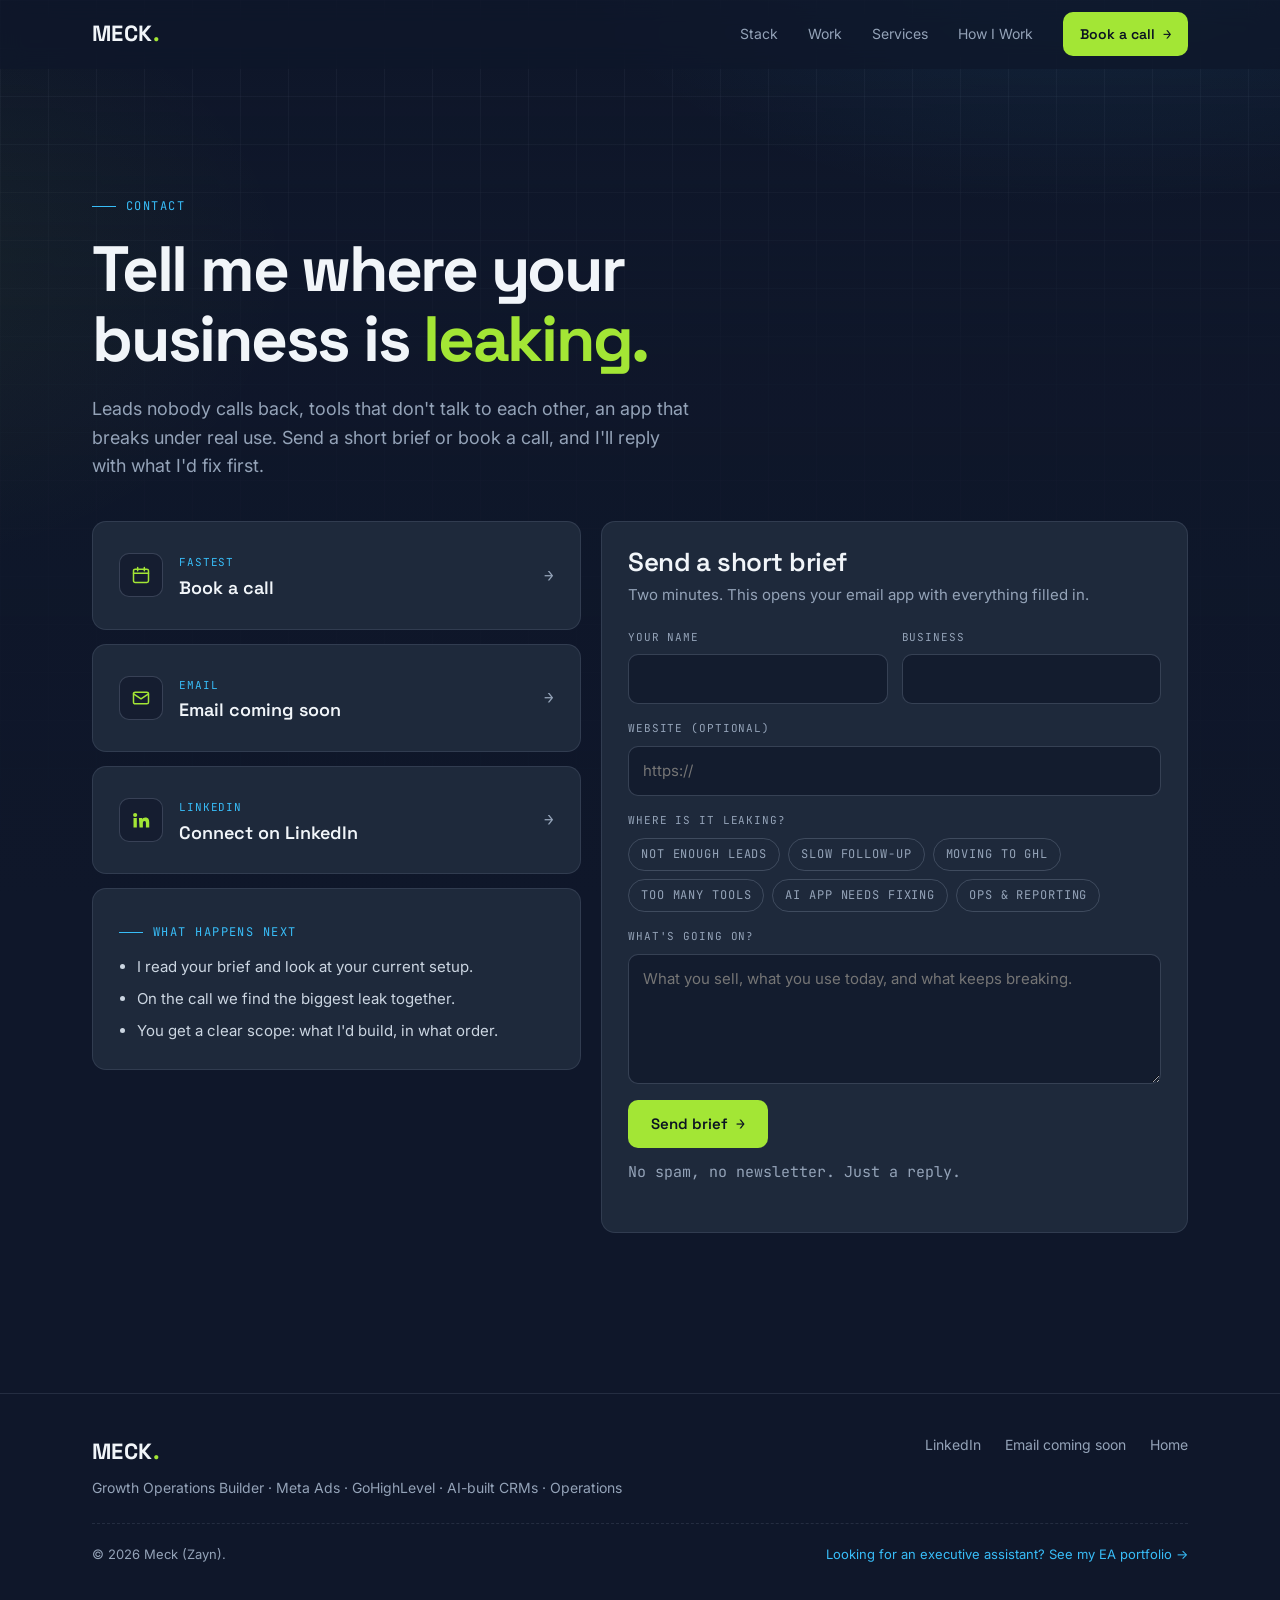
==== contact.html @ 8be2bbac "Initial build of Growth Operations portfolio site Co-Authored-By: Claude Opus 5.5 <noreply@anthropic" ====
<!doctype html>
<html lang="en">
<head>
  <meta charset="utf-8">
  <meta name="viewport" content="width=device-width, initial-scale=1">
  <title>Contact · Meck (Zayn), Growth Operations Builder</title>
  <meta name="description" content="Book a call or send a short brief. Tell me where your business is leaking leads, time or money.">
  <meta name="theme-color" content="#0F172A">
  <link rel="canonical" href="https://meck-growth.pages.dev/contact.html">
  <meta property="og:type" content="website">
  <meta property="og:url" content="https://meck-growth.pages.dev/contact.html">
  <meta property="og:site_name" content="MECK.">
  <meta property="og:title" content="Contact Meck · Tell me where your business is leaking.">
  <meta property="og:description" content="Book a call or send a short brief. Ads, follow-up systems, AI-built CRMs and operations.">
  <meta property="og:image" content="https://meck-growth.pages.dev/assets/img/og-image.png">
  <meta property="og:image:width" content="1200">
  <meta property="og:image:height" content="630">
  <meta name="twitter:card" content="summary_large_image">
  <meta name="twitter:image" content="https://meck-growth.pages.dev/assets/img/og-image.png">
  <link rel="icon" href="assets/img/favicon.svg" type="image/svg+xml">
  <link rel="icon" href="assets/img/favicon-32.png" sizes="32x32" type="image/png">
  <link rel="apple-touch-icon" href="assets/img/apple-touch-icon.png">
  <link rel="preconnect" href="https://fonts.googleapis.com">
  <link rel="preconnect" href="https://fonts.gstatic.com" crossorigin>
  <link rel="stylesheet" href="https://fonts.googleapis.com/css2?family=Inter:wght@400;500;600&family=JetBrains+Mono:wght@400;500;600&family=Space+Grotesk:wght@500;600;700&display=swap">
  <link rel="stylesheet" href="assets/css/style.css">
  <script src="assets/js/config.js"></script>
</head>
<body>
<a class="skip" href="#main">Skip to content</a>

<header class="nav">
  <div class="wrap">
    <a href="index.html" class="logo" aria-label="MECK. home">MECK<span>.</span></a>
    <button class="menu-btn" aria-label="Open menu" aria-expanded="false" aria-controls="nav-links"><span></span><span></span><span></span></button>
    <nav class="nav-links" id="nav-links" aria-label="Main">
      <a href="index.html#stack">Stack</a>
      <a href="index.html#work">Work</a>
      <a href="index.html#services">Services</a>
      <a href="index.html#how">How I Work</a>
      <a class="btn btn-primary" data-link="booking" data-fallback="#brief" href="#brief">Book a call <span class="arr">→</span></a>
    </nav>
  </div>
</header>

<main id="main">
  <section class="contact-hero">
    <div class="wrap reveal">
      <span class="eyebrow">Contact</span>
      <h1>Tell me where your business is <span class="lime">leaking.</span></h1>
      <p>Leads nobody calls back, tools that don't talk to each other, an app that breaks under real use. Send a short brief or book a call, and I'll reply with what I'd fix first.</p>
    </div>
  </section>

  <section style="padding-top:0">
    <div class="wrap contact-grid">
      <div class="channels">
        <a class="card channel reveal" data-link="booking" data-fallback="#brief" href="#brief">
          <span class="ic" aria-hidden="true"><svg viewBox="0 0 24 24" fill="none" stroke="currentColor" stroke-width="1.8" stroke-linecap="round" stroke-linejoin="round"><rect x="3" y="5" width="18" height="16" rx="2"/><path d="M16 3v4M8 3v4M3 10h18"/></svg></span>
          <span><span class="t">Fastest</span><br><span class="v">Book a call</span></span>
          <span class="arr">→</span>
        </a>
        <a class="card channel reveal" data-delay="80" data-link="email" data-fallback="#brief" href="#brief">
          <span class="ic" aria-hidden="true"><svg viewBox="0 0 24 24" fill="none" stroke="currentColor" stroke-width="1.8" stroke-linecap="round" stroke-linejoin="round"><rect x="3" y="5" width="18" height="14" rx="2"/><path d="M3 7l9 6 9-6"/></svg></span>
          <span><span class="t">Email</span><br><span class="v" data-link="email" data-fallback="#brief" data-show>Email</span></span>
          <span class="arr">→</span>
        </a>
        <a class="card channel reveal" data-delay="160" data-link="linkedin" data-fallback="#brief" href="#brief">
          <span class="ic" aria-hidden="true"><svg viewBox="0 0 24 24" fill="currentColor"><path d="M4.98 3.5a2.5 2.5 0 1 1 0 5 2.5 2.5 0 0 1 0-5zM3 9.5h4V21H3zM9.5 9.5h3.8v1.6h.05c.53-1 1.83-2.05 3.77-2.05 4.03 0 4.78 2.65 4.78 6.1V21h-4v-5.1c0-1.22-.02-2.79-1.7-2.79-1.7 0-1.96 1.33-1.96 2.7V21h-4z"/></svg></span>
          <span><span class="t">LinkedIn</span><br><span class="v">Connect on LinkedIn</span></span>
          <span class="arr">→</span>
        </a>
        <div class="card reveal" data-delay="240">
          <span class="eyebrow" style="margin-bottom:12px">What happens next</span>
          <ul style="margin:0;padding-left:18px;color:#CBD5E1;font-size:15px;display:grid;gap:8px">
            <li>I read your brief and look at your current setup.</li>
            <li>On the call we find the biggest leak together.</li>
            <li>You get a clear scope: what I'd build, in what order.</li>
          </ul>
        </div>
      </div>

      <form class="card form reveal" id="brief" data-delay="120">
        <h2>Send a short brief</h2>
        <p>Two minutes. This opens your email app with everything filled in.</p>
        <div class="field-row">
          <div class="field"><label for="name">Your name</label><input id="name" name="name" autocomplete="name" required></div>
          <div class="field"><label for="business">Business</label><input id="business" name="business" autocomplete="organization"></div>
        </div>
        <div class="field"><label for="site">Website (optional)</label><input id="site" name="site" type="url" inputmode="url" placeholder="https://"></div>
        <div class="field">
          <label>Where is it leaking?</label>
          <div class="leaks">
            <label><input type="checkbox" name="leak" value="Not enough leads"><span>Not enough leads</span></label>
            <label><input type="checkbox" name="leak" value="Slow or no follow-up"><span>Slow follow-up</span></label>
            <label><input type="checkbox" name="leak" value="Moving to GoHighLevel"><span>Moving to GHL</span></label>
            <label><input type="checkbox" name="leak" value="Too many disconnected tools"><span>Too many tools</span></label>
            <label><input type="checkbox" name="leak" value="AI-built app needs fixing"><span>AI app needs fixing</span></label>
            <label><input type="checkbox" name="leak" value="Operations and reporting"><span>Ops &amp; reporting</span></label>
          </div>
        </div>
        <div class="field"><label for="message">What's going on?</label><textarea id="message" name="message" placeholder="What you sell, what you use today, and what keeps breaking."></textarea></div>
        <button class="btn btn-primary" type="submit">Send brief <span class="arr">→</span></button>
        <p class="form-note" id="form-note" aria-live="polite">No spam, no newsletter. Just a reply.</p>
      </form>
    </div>
  </section>
</main>

<footer>
  <div class="wrap">
    <div class="f-left">
      <a href="index.html" class="logo">MECK<span>.</span></a>
      <p>Growth Operations Builder · Meta Ads · GoHighLevel · AI-built CRMs · Operations</p>
    </div>
    <div class="f-links">
      <a data-link="linkedin" data-fallback="#brief" href="#brief">LinkedIn</a>
      <a data-link="email" data-fallback="#brief" data-show href="#brief">Email</a>
      <a href="index.html">Home</a>
    </div>
    <div class="ea">
      <span>© <span id="year">2026</span> Meck (Zayn).</span>
      <a href="https://ea-zayn.pages.dev/">Looking for an executive assistant? See my EA portfolio →</a>
    </div>
  </div>
</footer>

<script src="assets/js/main.js"></script>
</body>
</html>
---- assets/css/style.css ----
:root {
  --bg: #0F172A;
  --bg-2: #0B1222;
  --card: #1E293B;
  --card-2: #243247;
  --line: rgba(148, 163, 184, 0.16);
  --line-2: rgba(148, 163, 184, 0.28);
  --lime: #A3E635;
  --lime-dim: rgba(163, 230, 53, 0.14);
  --sky: #38BDF8;
  --sky-dim: rgba(56, 189, 248, 0.12);
  --coral: #F87171;
  --coral-dim: rgba(248, 113, 113, 0.12);
  --text: #F1F5F9;
  --muted: #94A3B8;
  --head: "Space Grotesk", system-ui, sans-serif;
  --body: "Inter", system-ui, -apple-system, "Segoe UI", sans-serif;
  --mono: "JetBrains Mono", ui-monospace, "SFMono-Regular", Consolas, monospace;
  --radius: 14px;
  --max: 1160px;
  --gutter: clamp(16px, 4vw, 32px);
}

*, *::before, *::after { box-sizing: border-box; }
html { scroll-behavior: smooth; scroll-padding-top: 80px; -webkit-text-size-adjust: 100%; }
body {
  margin: 0;
  background-color: var(--bg);
  background-image:
    linear-gradient(var(--line) 1px, transparent 1px),
    linear-gradient(90deg, var(--line) 1px, transparent 1px);
  background-size: 48px 48px;
  background-attachment: fixed;
  color: var(--text);
  font-family: var(--body);
  font-size: 16px;
  line-height: 1.6;
  -webkit-font-smoothing: antialiased;
  overflow-x: hidden;
}
body::before {
  content: "";
  position: fixed; inset: 0; z-index: -1; pointer-events: none;
  background:
    radial-gradient(900px 500px at 85% -10%, rgba(56, 189, 248, 0.10), transparent 60%),
    radial-gradient(700px 500px at -10% 30%, rgba(163, 230, 53, 0.06), transparent 60%),
    linear-gradient(180deg, rgba(15, 23, 42, 0.55), rgba(15, 23, 42, 0.92) 40%, var(--bg));
}

img, svg { max-width: 100%; display: block; }
a { color: inherit; text-decoration: none; }
h1, h2, h3, h4 { font-family: var(--head); line-height: 1.1; margin: 0; letter-spacing: -0.02em; font-weight: 600; }
p { margin: 0; }
.lime { color: var(--lime); }
.sky { color: var(--sky); }
.mono { font-family: var(--mono); }

.wrap { width: 100%; max-width: var(--max); margin: 0 auto; padding: 0 var(--gutter); }
section { padding: clamp(72px, 10vw, 120px) 0; position: relative; }

.skip { position: absolute; left: -999px; top: 8px; background: var(--lime); color: var(--bg); padding: 8px 12px; border-radius: 8px; z-index: 100; }
.skip:focus { left: 8px; }
:focus-visible { outline: 2px solid var(--sky); outline-offset: 3px; border-radius: 6px; }

/* ---------- labels ---------- */
.eyebrow {
  font-family: var(--mono); font-size: 12px; letter-spacing: 0.12em; text-transform: uppercase;
  color: var(--sky); display: inline-flex; align-items: center; gap: 10px; margin-bottom: 18px;
}
.eyebrow::before { content: ""; width: 24px; height: 1px; background: var(--sky); }
.section-head { max-width: 720px; margin-bottom: clamp(36px, 5vw, 56px); }
.section-head h2 { font-size: clamp(30px, 4.6vw, 48px); }
.section-head p { color: var(--muted); margin-top: 16px; font-size: 17px; }

.tag {
  font-family: var(--mono); font-size: 11px; letter-spacing: 0.06em; text-transform: uppercase;
  padding: 4px 9px; border-radius: 999px; border: 1px solid rgba(56, 189, 248, 0.35);
  color: var(--sky); background: var(--sky-dim); white-space: nowrap; display: inline-block;
}
.tag.lime { color: var(--lime); border-color: rgba(163, 230, 53, 0.35); background: var(--lime-dim); }
.tag.muted { color: var(--muted); border-color: var(--line-2); background: transparent; }

/* ---------- buttons ---------- */
.btn {
  display: inline-flex; align-items: center; justify-content: center; gap: 8px;
  font-family: var(--head); font-weight: 600; font-size: 15px;
  padding: 13px 22px; border-radius: 10px; border: 1px solid transparent;
  transition: transform .18s ease, box-shadow .18s ease, background .18s ease, border-color .18s ease;
  cursor: pointer; white-space: nowrap;
}
.btn-primary { background: var(--lime); color: #0B1222; }
.btn-primary:hover { transform: translateY(-1px); box-shadow: 0 0 0 4px rgba(163, 230, 53, 0.18), 0 10px 30px rgba(163, 230, 53, 0.25); }
.btn-ghost { border-color: var(--line-2); color: var(--text); background: rgba(30, 41, 59, 0.5); }
.btn-ghost:hover { border-color: var(--sky); color: var(--sky); }
.btn .arr { font-family: var(--mono); transition: transform .18s ease; }
.btn:hover .arr { transform: translateX(3px); }

/* ---------- nav ---------- */
.nav {
  position: sticky; top: 0; z-index: 50;
  background: rgba(15, 23, 42, 0.72);
  backdrop-filter: blur(12px); -webkit-backdrop-filter: blur(12px);
  border-bottom: 1px solid transparent; transition: border-color .2s ease, background .2s ease;
}
.nav.scrolled { border-bottom-color: var(--line); background: rgba(15, 23, 42, 0.9); }
.nav .wrap { display: flex; align-items: center; justify-content: space-between; height: 68px; gap: 20px; }
.logo { font-family: var(--head); font-weight: 700; font-size: 22px; letter-spacing: 0.02em; }
.logo span { color: var(--lime); }
.nav-links { display: flex; align-items: center; gap: 30px; }
.nav-links a:not(.btn) { font-size: 14px; color: var(--muted); transition: color .15s ease; }
.nav-links a:not(.btn):hover { color: var(--text); }
.nav-links .btn { padding: 10px 16px; font-size: 14px; }
.menu-btn {
  display: none; background: none; border: 1px solid var(--line-2); color: var(--text);
  width: 42px; height: 42px; border-radius: 10px; cursor: pointer; padding: 0;
}
.menu-btn span { display: block; width: 18px; height: 2px; background: currentColor; margin: 4px auto; transition: transform .2s ease, opacity .2s ease; }
.nav.open .menu-btn span:nth-child(1) { transform: translateY(6px) rotate(45deg); }
.nav.open .menu-btn span:nth-child(2) { opacity: 0; }
.nav.open .menu-btn span:nth-child(3) { transform: translateY(-6px) rotate(-45deg); }

/* ---------- hero ---------- */
.hero { padding-top: clamp(48px, 8vw, 96px); padding-bottom: clamp(56px, 8vw, 96px); }
.hero .wrap { display: grid; grid-template-columns: 1.05fr 0.95fr; gap: clamp(32px, 5vw, 64px); align-items: center; }
.role {
  font-family: var(--mono); font-size: 12.5px; color: var(--muted); letter-spacing: 0.02em;
  display: flex; flex-wrap: wrap; gap: 6px 10px; align-items: center; margin-bottom: 26px;
}
.role .dot { width: 8px; height: 8px; border-radius: 50%; background: var(--lime); box-shadow: 0 0 0 4px var(--lime-dim); animation: blink 2.4s ease-in-out infinite; }
.role b { color: var(--text); font-weight: 500; }
.role i { font-style: normal; color: var(--line-2); }
.hero h1 { font-size: clamp(40px, 6.4vw, 72px); font-weight: 700; letter-spacing: -0.035em; }
.hero h1 em { font-style: normal; color: var(--lime); }
.hero .sub { color: var(--muted); font-size: clamp(17px, 1.6vw, 19px); margin-top: 24px; max-width: 560px; }
.hero .sub strong { color: var(--text); font-weight: 500; }
.cta-row { display: flex; flex-wrap: wrap; gap: 12px; margin-top: 34px; }

.diagram {
  position: relative; background: linear-gradient(180deg, rgba(30, 41, 59, 0.85), rgba(15, 23, 42, 0.85));
  border: 1px solid var(--line-2); border-radius: 18px; padding: 18px 18px 14px;
  box-shadow: 0 30px 80px rgba(2, 6, 23, 0.6), inset 0 1px 0 rgba(255, 255, 255, 0.04);
}
.diagram-top { display: flex; justify-content: space-between; align-items: center; font-family: var(--mono); font-size: 11px; color: var(--muted); padding: 0 4px 10px; border-bottom: 1px dashed var(--line); margin-bottom: 8px; letter-spacing: .06em; text-transform: uppercase; }
.diagram-top .live { color: var(--lime); display: inline-flex; align-items: center; gap: 6px; }
.diagram-top .live::before { content: ""; width: 6px; height: 6px; border-radius: 50%; background: var(--lime); animation: blink 1.6s ease-in-out infinite; }
.diagram svg { width: 100%; height: auto; }
.diagram .node rect { fill: #162133; stroke: var(--line-2); stroke-width: 1; }
.diagram .node text { font-family: var(--head); font-weight: 600; font-size: 17px; fill: var(--text); }
.diagram .node .sm { font-family: var(--mono); font-weight: 400; font-size: 10.5px; fill: var(--muted); letter-spacing: .02em; }
.diagram .node .ix { font-family: var(--mono); font-size: 10px; fill: var(--sky); font-weight: 400; }
.diagram .node.deals rect { stroke: rgba(163, 230, 53, 0.55); fill: rgba(163, 230, 53, 0.07); }
.diagram .node.deals text:not(.sm):not(.ix) { fill: var(--lime); }
.diagram .wire { fill: none; stroke: var(--sky); stroke-width: 1.5; opacity: .55; stroke-dasharray: 4 5; animation: dash 1.2s linear infinite; }
.diagram .pulse { fill: var(--lime); filter: drop-shadow(0 0 6px var(--lime)); }
.diagram .node { animation: nodeGlow 5s ease-in-out infinite; }
.diagram .node:nth-of-type(2) { animation-delay: 1s; }
.diagram .node:nth-of-type(3) { animation-delay: 2s; }
.diagram .node:nth-of-type(4) { animation-delay: 3s; }
.diagram .node:nth-of-type(5) { animation-delay: 4s; }
.diagram-foot { display: flex; justify-content: space-between; font-family: var(--mono); font-size: 10.5px; color: var(--muted); padding: 8px 4px 0; border-top: 1px dashed var(--line); margin-top: 6px; }
@keyframes dash { to { stroke-dashoffset: -18; } }
@keyframes blink { 0%, 100% { opacity: 1; } 50% { opacity: .35; } }
@keyframes nodeGlow { 0%, 70%, 100% { filter: none; } 10%, 25% { filter: drop-shadow(0 0 8px rgba(163, 230, 53, 0.35)); } }

/* ---------- proof bar ---------- */
.proof { padding: 0; }
.proof-grid {
  display: grid; grid-template-columns: repeat(4, 1fr);
  border: 1px solid var(--line-2); border-radius: var(--radius); overflow: hidden;
  background: rgba(30, 41, 59, 0.55);
}
.stat { padding: 26px 24px; border-right: 1px solid var(--line); border-bottom: 1px solid var(--line); }
.stat:nth-child(4n) { border-right: 0; }
.stat:nth-last-child(-n+4) { border-bottom: 0; }
.stat .n { font-family: var(--mono); font-weight: 600; font-size: clamp(28px, 3.4vw, 40px); color: var(--lime); line-height: 1; letter-spacing: -0.03em; display: block; }
.stat .l { display: block; color: var(--muted); font-size: 14px; margin-top: 10px; line-height: 1.4; }
.stat .n small { font-size: .55em; color: var(--lime); opacity: .8; }

/* ---------- stack ---------- */
.grid-4 { display: grid; grid-template-columns: repeat(4, 1fr); gap: 16px; }
.card {
  background: var(--card); border: 1px solid var(--line); border-radius: var(--radius);
  padding: 26px; position: relative; transition: border-color .25s ease, box-shadow .25s ease, transform .25s ease;
}
.card:hover { border-color: rgba(163, 230, 53, 0.45); box-shadow: 0 0 0 1px rgba(163, 230, 53, 0.12), 0 18px 50px rgba(163, 230, 53, 0.08); transform: translateY(-2px); }
.stack-card .ix { font-family: var(--mono); font-size: 12px; color: var(--sky); }
.stack-card h3 { font-size: 24px; margin: 16px 0 10px; }
.stack-card > p { color: var(--muted); font-size: 15px; }
.stack-card ul { list-style: none; padding: 0; margin: 20px 0 0; display: flex; flex-wrap: wrap; gap: 6px; }
.stack-card li { font-family: var(--mono); font-size: 11.5px; color: var(--text); border: 1px solid var(--line-2); padding: 4px 9px; border-radius: 6px; background: rgba(15, 23, 42, 0.5); }
.stack-card .icon { width: 40px; height: 40px; border-radius: 10px; border: 1px solid var(--line-2); display: grid; place-items: center; color: var(--lime); background: rgba(15, 23, 42, 0.6); }
.stack-card .icon svg { width: 20px; height: 20px; }
.stack-flow { display: flex; align-items: center; gap: 10px; font-family: var(--mono); font-size: 12px; color: var(--muted); margin-top: 22px; flex-wrap: wrap; }
.stack-flow b { color: var(--text); font-weight: 500; }
.stack-flow .a { color: var(--sky); }

/* ---------- work ---------- */
.work-list { display: grid; gap: 18px; }
.case { display: grid; grid-template-columns: 300px 1fr; gap: 0; padding: 0; overflow: hidden; }
.case-side { padding: 28px; border-right: 1px solid var(--line); background: rgba(15, 23, 42, 0.35); display: flex; flex-direction: column; gap: 16px; }
.case-side .no { font-family: var(--mono); font-size: 12px; color: var(--sky); }
.case-side h3 { font-size: 23px; }
.case-side .tags { display: flex; flex-wrap: wrap; gap: 6px; margin-top: auto; }
.case-body { padding: 28px; display: grid; grid-template-columns: repeat(3, 1fr); gap: 24px; }
.case-body .blk h4 { font-family: var(--mono); font-size: 11px; font-weight: 500; letter-spacing: .1em; text-transform: uppercase; margin-bottom: 10px; display: flex; align-items: center; gap: 8px; }
.case-body .blk h4::before { content: ""; width: 7px; height: 7px; border-radius: 2px; background: currentColor; }
.case-body .problem h4 { color: var(--coral); }
.case-body .built h4 { color: var(--sky); }
.case-body .result h4 { color: var(--lime); }
.case-body p, .case-body li { color: #CBD5E1; font-size: 14.5px; }
.case-body ul { margin: 0; padding-left: 16px; }
.case-body li + li { margin-top: 4px; }
.case-body .result p strong, .case-body strong.lime { color: var(--lime); font-weight: 600; font-family: var(--mono); }
.loom { font-family: var(--mono); font-size: 11px; color: var(--muted); display: inline-flex; align-items: center; gap: 8px; border: 1px dashed var(--line-2); border-radius: 999px; padding: 5px 11px; align-self: flex-start; }
.loom::before { content: "▶"; color: var(--sky); font-size: 9px; }
.metrics { display: grid; grid-template-columns: 1fr 1fr; gap: 8px; margin-top: 4px; }
.metrics div { border: 1px solid var(--line); border-radius: 8px; padding: 8px 10px; background: rgba(15, 23, 42, 0.5); }
.metrics b { display: block; font-family: var(--mono); color: var(--lime); font-size: 18px; font-weight: 600; line-height: 1.1; }
.metrics span { font-size: 11.5px; color: var(--muted); }

/* ---------- services ---------- */
.grid-3 { display: grid; grid-template-columns: repeat(3, 1fr); gap: 16px; }
.service { display: flex; flex-direction: column; }
.service .top { display: flex; justify-content: space-between; align-items: center; }
.service h3 { font-size: 24px; margin: 22px 0 12px; }
.service > p { color: var(--muted); font-size: 15px; }
.service ul { list-style: none; padding: 0; margin: 22px 0 26px; display: grid; gap: 10px; }
.service li { font-size: 14.5px; display: flex; gap: 10px; color: #CBD5E1; }
.service li::before { content: "→"; font-family: var(--mono); color: var(--sky); flex: none; }
.service .btn { margin-top: auto; align-self: flex-start; }
.service.featured { border-color: rgba(163, 230, 53, 0.35); background: linear-gradient(180deg, rgba(163, 230, 53, 0.06), var(--card) 40%); }

/* ---------- steps ---------- */
.steps { display: grid; grid-template-columns: repeat(4, 1fr); gap: 0; border-top: 1px solid var(--line-2); }
.step { padding: 30px 24px 10px 0; position: relative; }
.step + .step { padding-left: 24px; border-left: 1px solid var(--line); }
.step::before { content: ""; position: absolute; top: -4px; left: 0; width: 7px; height: 7px; background: var(--lime); border-radius: 50%; box-shadow: 0 0 10px var(--lime); }
.step + .step::before { left: -4px; }
.step .num { font-family: var(--mono); font-size: 40px; color: var(--lime); font-weight: 600; line-height: 1; letter-spacing: -0.04em; }
.step h3 { font-size: 21px; margin: 18px 0 10px; }
.step p { color: var(--muted); font-size: 15px; }

/* ---------- audience ---------- */
.aud-grid { display: grid; grid-template-columns: repeat(2, 1fr); gap: 16px; }
.aud { display: flex; gap: 18px; align-items: flex-start; }
.aud .k { font-family: var(--mono); font-size: 12px; color: var(--sky); border: 1px solid rgba(56, 189, 248, .35); border-radius: 8px; padding: 6px 8px; flex: none; background: var(--sky-dim); }
.aud h3 { font-size: 20px; margin-bottom: 8px; }
.aud p { color: var(--muted); font-size: 15px; }

/* ---------- final cta ---------- */
.final .box {
  border: 1px solid rgba(163, 230, 53, 0.35); border-radius: 20px; padding: clamp(36px, 6vw, 72px);
  background:
    radial-gradient(600px 300px at 100% 0%, rgba(163, 230, 53, 0.12), transparent 60%),
    radial-gradient(500px 300px at 0% 100%, rgba(56, 189, 248, 0.10), transparent 60%),
    var(--card);
  text-align: center; position: relative; overflow: hidden;
}
.final h2 { font-size: clamp(32px, 5.4vw, 60px); max-width: 820px; margin: 0 auto; }
.final p { color: var(--muted); max-width: 560px; margin: 20px auto 0; font-size: 17px; }
.final .cta-row { justify-content: center; }

/* ---------- footer ---------- */
footer { border-top: 1px solid var(--line); padding: 40px 0 48px; margin-top: 40px; }
footer .wrap { display: flex; justify-content: space-between; gap: 24px; flex-wrap: wrap; align-items: flex-start; }
footer .f-left p { color: var(--muted); font-size: 14px; margin-top: 8px; }
footer .f-links { display: flex; flex-wrap: wrap; gap: 10px 24px; font-size: 14px; }
footer .f-links a { color: var(--muted); }
footer .f-links a:hover { color: var(--lime); }
footer .ea { width: 100%; font-size: 13px; color: var(--muted); border-top: 1px dashed var(--line); padding-top: 20px; display: flex; justify-content: space-between; flex-wrap: wrap; gap: 10px; }
footer .ea a { color: var(--sky); }
footer .ea a:hover { text-decoration: underline; }

/* ---------- contact page ---------- */
.contact-hero { padding-bottom: 40px; }
.contact-hero h1 { font-size: clamp(38px, 6vw, 64px); font-weight: 700; letter-spacing: -0.035em; max-width: 800px; }
.contact-hero p { color: var(--muted); font-size: 18px; margin-top: 20px; max-width: 600px; }
.contact-grid { display: grid; grid-template-columns: 1fr 1.2fr; gap: 20px; align-items: start; }
.channels { display: grid; gap: 14px; }
.channel { display: flex; gap: 16px; align-items: center; }
.channel .ic { width: 44px; height: 44px; border-radius: 10px; display: grid; place-items: center; border: 1px solid var(--line-2); color: var(--lime); flex: none; background: rgba(15, 23, 42, .6); }
.channel .ic svg { width: 20px; height: 20px; }
.channel .t { font-family: var(--mono); font-size: 11px; color: var(--sky); letter-spacing: .08em; text-transform: uppercase; }
.channel .v { font-family: var(--head); font-weight: 600; font-size: 18px; word-break: break-word; }
.channel .arr { margin-left: auto; font-family: var(--mono); color: var(--muted); transition: transform .2s ease, color .2s ease; }
.channel:hover .arr { color: var(--lime); transform: translateX(3px); }
.form h2 { font-size: 26px; margin-bottom: 6px; }
.form > p { color: var(--muted); font-size: 15px; margin-bottom: 22px; }
.field { display: grid; gap: 8px; margin-bottom: 16px; }
.field label { font-family: var(--mono); font-size: 11px; letter-spacing: .08em; text-transform: uppercase; color: var(--muted); }
.field input, .field select, .field textarea {
  width: 100%; background: rgba(15, 23, 42, 0.7); border: 1px solid var(--line-2); border-radius: 10px;
  color: var(--text); font: inherit; font-size: 15px; padding: 12px 14px; transition: border-color .15s ease, box-shadow .15s ease;
}
.field textarea { min-height: 130px; resize: vertical; }
.field input:focus, .field select:focus, .field textarea:focus { outline: none; border-color: var(--lime); box-shadow: 0 0 0 3px var(--lime-dim); }
.field-row { display: grid; grid-template-columns: 1fr 1fr; gap: 14px; }
.form-note { font-family: var(--mono); font-size: 11.5px; color: var(--muted); margin-top: 12px; }
.leaks { display: flex; flex-wrap: wrap; gap: 8px; }
.leaks label { cursor: pointer; }
.leaks input { position: absolute; opacity: 0; pointer-events: none; }
.leaks span { display: inline-block; font-family: var(--mono); font-size: 12px; border: 1px solid var(--line-2); border-radius: 999px; padding: 6px 12px; color: var(--muted); transition: all .15s ease; }
.leaks input:checked + span { color: var(--bg); background: var(--lime); border-color: var(--lime); }
.leaks input:focus-visible + span { outline: 2px solid var(--sky); outline-offset: 2px; }

/* ---------- reveal ---------- */
.js .reveal { opacity: 0; transform: translateY(18px); transition: opacity .7s ease, transform .7s ease; }
.js .reveal.in { opacity: 1; transform: none; }

/* ---------- responsive ---------- */
@media (max-width: 1024px) {
  .grid-4 { grid-template-columns: repeat(2, 1fr); }
  .case { grid-template-columns: 1fr; }
  .case-side { border-right: 0; border-bottom: 1px solid var(--line); }
  .case-side .tags { margin-top: 0; }
  .steps { grid-template-columns: repeat(2, 1fr); border-top: 0; gap: 16px; }
  .step, .step + .step { padding: 26px 0 0; border-left: 0; border-top: 1px solid var(--line-2); }
  .step::before, .step + .step::before { left: 0; }
}
@media (max-width: 900px) {
  .hero .wrap { grid-template-columns: 1fr; }
  .diagram { max-width: 520px; width: 100%; margin: 0 auto; }
  .proof-grid { grid-template-columns: repeat(2, 1fr); }
  .stat:nth-child(4n) { border-right: 1px solid var(--line); }
  .stat:nth-child(2n) { border-right: 0; }
  .stat:nth-last-child(-n+4) { border-bottom: 1px solid var(--line); }
  .stat:nth-last-child(-n+2) { border-bottom: 0; }
  .grid-3 { grid-template-columns: 1fr; }
  .case-body { grid-template-columns: 1fr; gap: 20px; }
  .contact-grid { grid-template-columns: 1fr; }
  .nav-links {
    position: absolute; top: 68px; left: 0; right: 0; flex-direction: column; align-items: stretch; gap: 0;
    background: rgba(15, 23, 42, 0.98); border-bottom: 1px solid var(--line); padding: 8px var(--gutter) 20px;
    display: none;
  }
  .nav.open .nav-links { display: flex; }
  .nav-links a:not(.btn) { padding: 14px 0; border-bottom: 1px solid var(--line); font-size: 16px; }
  .nav-links .btn { margin-top: 16px; padding: 13px 16px; }
  .menu-btn { display: block; }
}
@media (max-width: 600px) {
  body { background-size: 36px 36px; }
  .grid-4, .aud-grid, .steps { grid-template-columns: 1fr; }
  .stat { padding: 20px 16px; }
  .card, .case-side, .case-body { padding: 22px; }
  .case { padding: 0; }
  .cta-row .btn { flex: 1 1 100%; }
  .field-row { grid-template-columns: 1fr; }
  .aud { flex-direction: column; gap: 12px; }
  footer .ea { flex-direction: column; }
}

@media (prefers-reduced-motion: reduce) {
  html { scroll-behavior: auto; }
  *, *::before, *::after { animation: none !important; transition: none !important; }
  .diagram .pulse { display: none; }
  .js .reveal { opacity: 1; transform: none; }
}
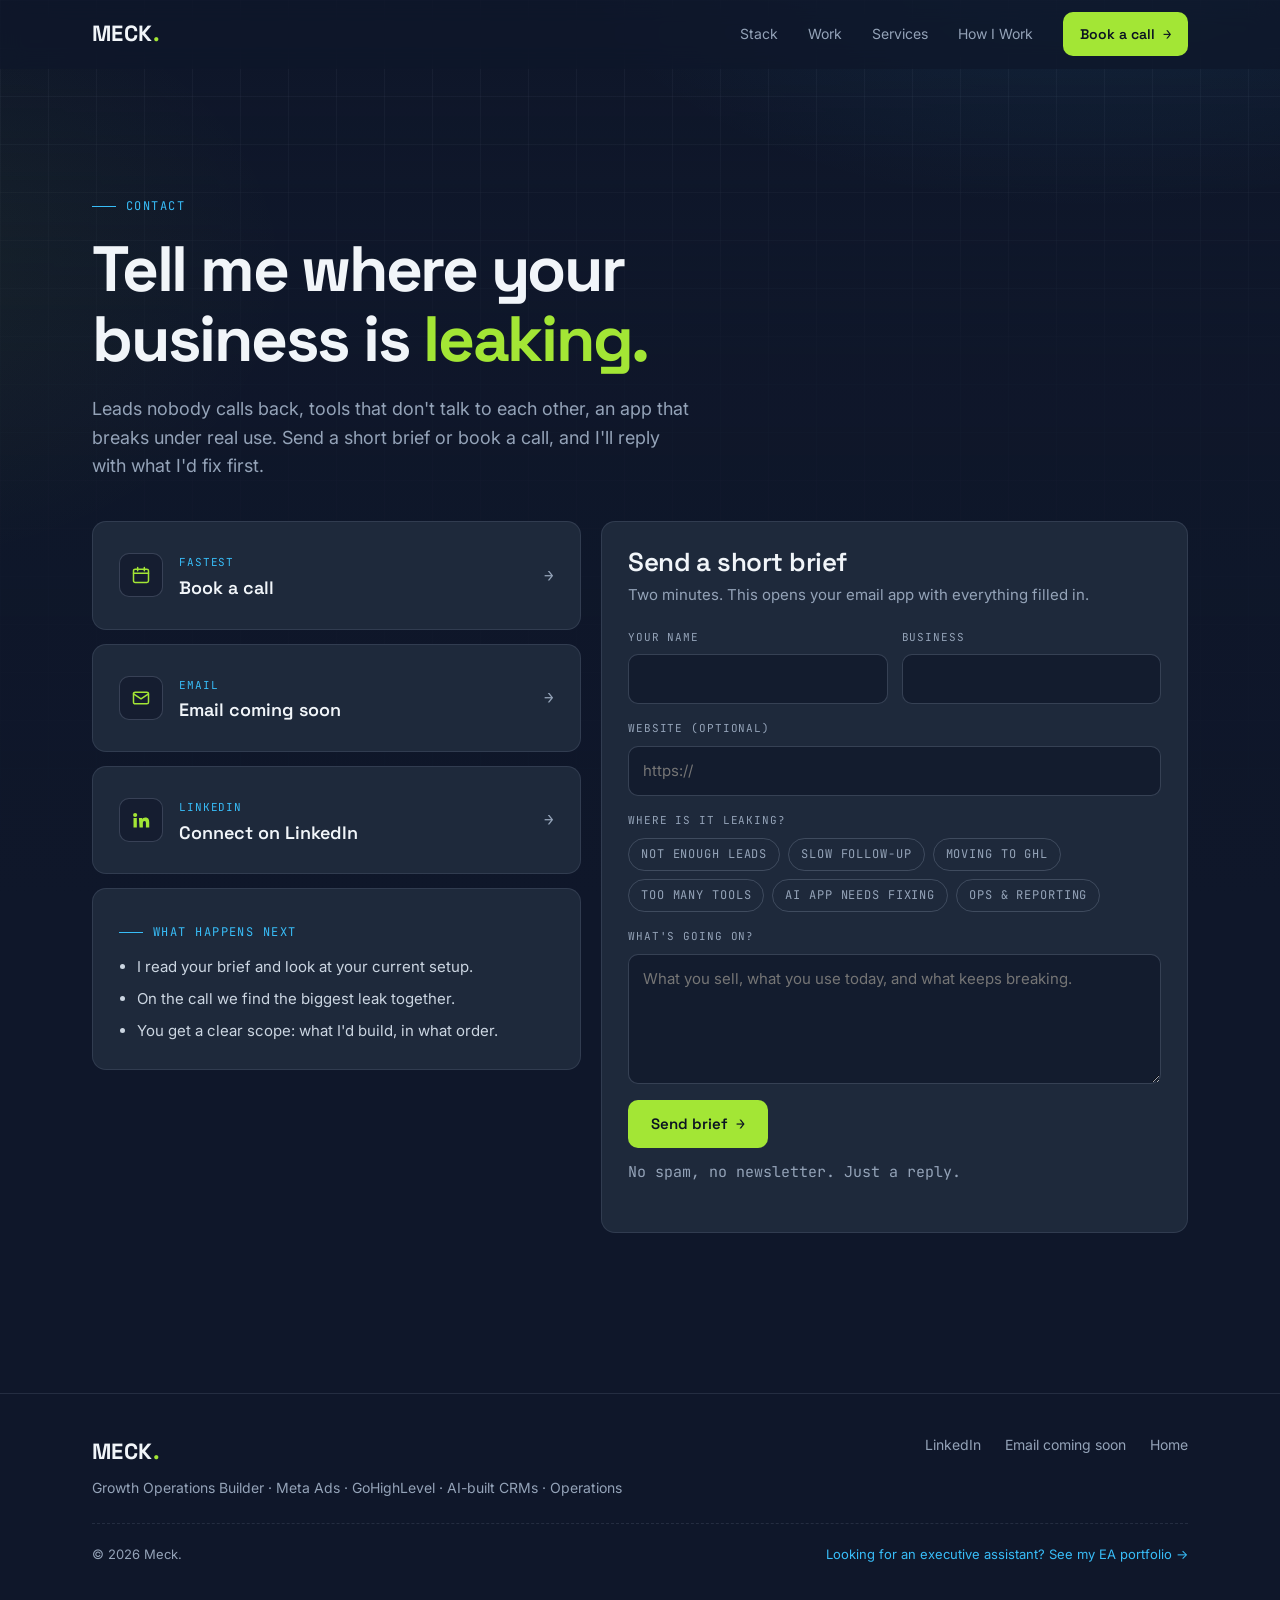
==== commit 5735a93f: "Add tools section in growth palette; remove Zayn from titles and footer Co-Authored-By: Claude Opus " ====
--- a/contact.html
+++ b/contact.html
@@ -3,7 +3,7 @@
 <head>
   <meta charset="utf-8">
   <meta name="viewport" content="width=device-width, initial-scale=1">
-  <title>Contact · Meck (Zayn), Growth Operations Builder</title>
+  <title>Contact · Meck, Growth Operations Builder</title>
   <meta name="description" content="Book a call or send a short brief. Tell me where your business is leaking leads, time or money.">
   <meta name="theme-color" content="#0F172A">
   <link rel="canonical" href="https://meck-growth.pages.dev/contact.html">
@@ -23,8 +23,8 @@
   <link rel="preconnect" href="https://fonts.googleapis.com">
   <link rel="preconnect" href="https://fonts.gstatic.com" crossorigin>
   <link rel="stylesheet" href="https://fonts.googleapis.com/css2?family=Inter:wght@400;500;600&family=JetBrains+Mono:wght@400;500;600&family=Space+Grotesk:wght@500;600;700&display=swap">
-  <link rel="stylesheet" href="assets/css/style.css">
-  <script src="assets/js/config.js"></script>
+  <link rel="stylesheet" href="assets/css/style.css?v=3">
+  <script src="assets/js/config.js?v=2"></script>
 </head>
 <body>
 <a class="skip" href="#main">Skip to content</a>
@@ -119,12 +119,12 @@
       <a href="index.html">Home</a>
     </div>
     <div class="ea">
-      <span>© <span id="year">2026</span> Meck (Zayn).</span>
+      <span>© <span id="year">2026</span> Meck.</span>
       <a href="https://ea-zayn.pages.dev/">Looking for an executive assistant? See my EA portfolio →</a>
     </div>
   </div>
 </footer>
 
-<script src="assets/js/main.js"></script>
+<script src="assets/js/main.js?v=2"></script>
 </body>
 </html>
--- a/assets/css/style.css
+++ b/assets/css/style.css
@@ -175,6 +175,28 @@
 .stat .n { font-family: var(--mono); font-weight: 600; font-size: clamp(28px, 3.4vw, 40px); color: var(--lime); line-height: 1; letter-spacing: -0.03em; display: block; }
 .stat .l { display: block; color: var(--muted); font-size: 14px; margin-top: 10px; line-height: 1.4; }
 .stat .n small { font-size: .55em; color: var(--lime); opacity: .8; }
+
+/* ---------- tools ---------- */
+.tools { padding-bottom: 0; }
+.tools-head { display: grid; grid-template-columns: 1fr 1fr; gap: 12px 48px; align-items: end; margin-bottom: 32px; }
+.tools-head .eyebrow { grid-column: 1 / -1; margin-bottom: 0; }
+.tools-head h2 { font-size: clamp(30px, 4.6vw, 48px); }
+.tools-head p { color: var(--muted); font-size: 16px; }
+.rails { border: 1px solid var(--line-2); border-radius: var(--radius); background: rgba(30, 41, 59, 0.55); overflow: hidden; }
+.rail { display: grid; grid-template-columns: 200px 1fr; align-items: center; }
+.rail + .rail { border-top: 1px solid var(--line); }
+.rail-label { font-family: var(--mono); font-size: 11px; letter-spacing: .1em; text-transform: uppercase; color: var(--sky); padding: 0 20px; border-right: 1px solid var(--line); align-self: stretch; display: flex; align-items: center; }
+.rail-mask { overflow: hidden; padding: 18px 0; -webkit-mask-image: linear-gradient(90deg, transparent, #000 8%, #000 92%, transparent); mask-image: linear-gradient(90deg, transparent, #000 8%, #000 92%, transparent); }
+.track { display: flex; width: max-content; animation: marquee 36s linear infinite; }
+.rail.rev .track { animation-direction: reverse; }
+.rails:hover .track { animation-play-state: paused; }
+.set { display: flex; gap: 12px; padding-right: 12px; }
+.tool { display: inline-flex; align-items: center; gap: 10px; padding: 8px 16px 8px 8px; border: 1px solid var(--line-2); border-radius: 10px; background: var(--bg); font-family: var(--head); font-weight: 600; font-size: 15px; white-space: nowrap; transition: border-color .2s ease, box-shadow .2s ease; }
+.tool:hover { border-color: rgba(163, 230, 53, 0.5); box-shadow: 0 0 18px rgba(163, 230, 53, 0.12); }
+.tm { font-family: var(--mono); font-size: 11px; font-weight: 600; width: 30px; height: 30px; border-radius: 7px; display: grid; place-items: center; }
+.tm.lime { color: var(--lime); background: var(--lime-dim); border: 1px solid rgba(163, 230, 53, 0.35); }
+.tm.sky { color: var(--sky); background: var(--sky-dim); border: 1px solid rgba(56, 189, 248, 0.35); }
+@keyframes marquee { to { transform: translateX(-50%); } }
 
 /* ---------- stack ---------- */
 .grid-4 { display: grid; grid-template-columns: repeat(4, 1fr); gap: 16px; }
@@ -297,8 +319,8 @@
 .field-row { display: grid; grid-template-columns: 1fr 1fr; gap: 14px; }
 .form-note { font-family: var(--mono); font-size: 11.5px; color: var(--muted); margin-top: 12px; }
 .leaks { display: flex; flex-wrap: wrap; gap: 8px; }
-.leaks label { cursor: pointer; }
-.leaks input { position: absolute; opacity: 0; pointer-events: none; }
+.leaks label { cursor: pointer; position: relative; }
+.field .leaks input { position: absolute; opacity: 0; pointer-events: none; width: 1px; height: 1px; padding: 0; margin: 0; left: 0; top: 0; }
 .leaks span { display: inline-block; font-family: var(--mono); font-size: 12px; border: 1px solid var(--line-2); border-radius: 999px; padding: 6px 12px; color: var(--muted); transition: all .15s ease; }
 .leaks input:checked + span { color: var(--bg); background: var(--lime); border-color: var(--lime); }
 .leaks input:focus-visible + span { outline: 2px solid var(--sky); outline-offset: 2px; }
@@ -306,6 +328,10 @@
 /* ---------- reveal ---------- */
 .js .reveal { opacity: 0; transform: translateY(18px); transition: opacity .7s ease, transform .7s ease; }
 .js .reveal.in { opacity: 1; transform: none; }
+
+.rise { animation: rise .6s ease both; }
+.rise-2 { animation-delay: .12s; }
+@keyframes rise { from { opacity: 0; transform: translateY(12px); } to { opacity: 1; transform: none; } }
 
 /* ---------- responsive ---------- */
 @media (max-width: 1024px) {
@@ -314,10 +340,14 @@
   .case-side { border-right: 0; border-bottom: 1px solid var(--line); }
   .case-side .tags { margin-top: 0; }
   .steps { grid-template-columns: repeat(2, 1fr); border-top: 0; gap: 16px; }
-  .step, .step + .step { padding: 26px 0 0; border-left: 0; border-top: 1px solid var(--line-2); }
+  .step, .step + .step { padding: 26px 0 20px; border-left: 0; border-top: 1px solid var(--line-2); }
   .step::before, .step + .step::before { left: 0; }
 }
 @media (max-width: 900px) {
+  .tools-head { grid-template-columns: 1fr; }
+  .rail { grid-template-columns: 1fr; }
+  .rail-label { border-right: 0; padding: 16px 20px 0; }
+  .rail-mask { padding: 12px 0 16px; }
   .hero .wrap { grid-template-columns: 1fr; }
   .diagram { max-width: 520px; width: 100%; margin: 0 auto; }
   .proof-grid { grid-template-columns: repeat(2, 1fr); }
@@ -354,5 +384,9 @@
   html { scroll-behavior: auto; }
   *, *::before, *::after { animation: none !important; transition: none !important; }
   .diagram .pulse { display: none; }
+  .track { width: auto; }
+  .set { flex-wrap: wrap; padding: 0 20px; }
+  .set[aria-hidden] { display: none; }
+  .rail-mask { -webkit-mask-image: none; mask-image: none; }
   .js .reveal { opacity: 1; transform: none; }
 }
